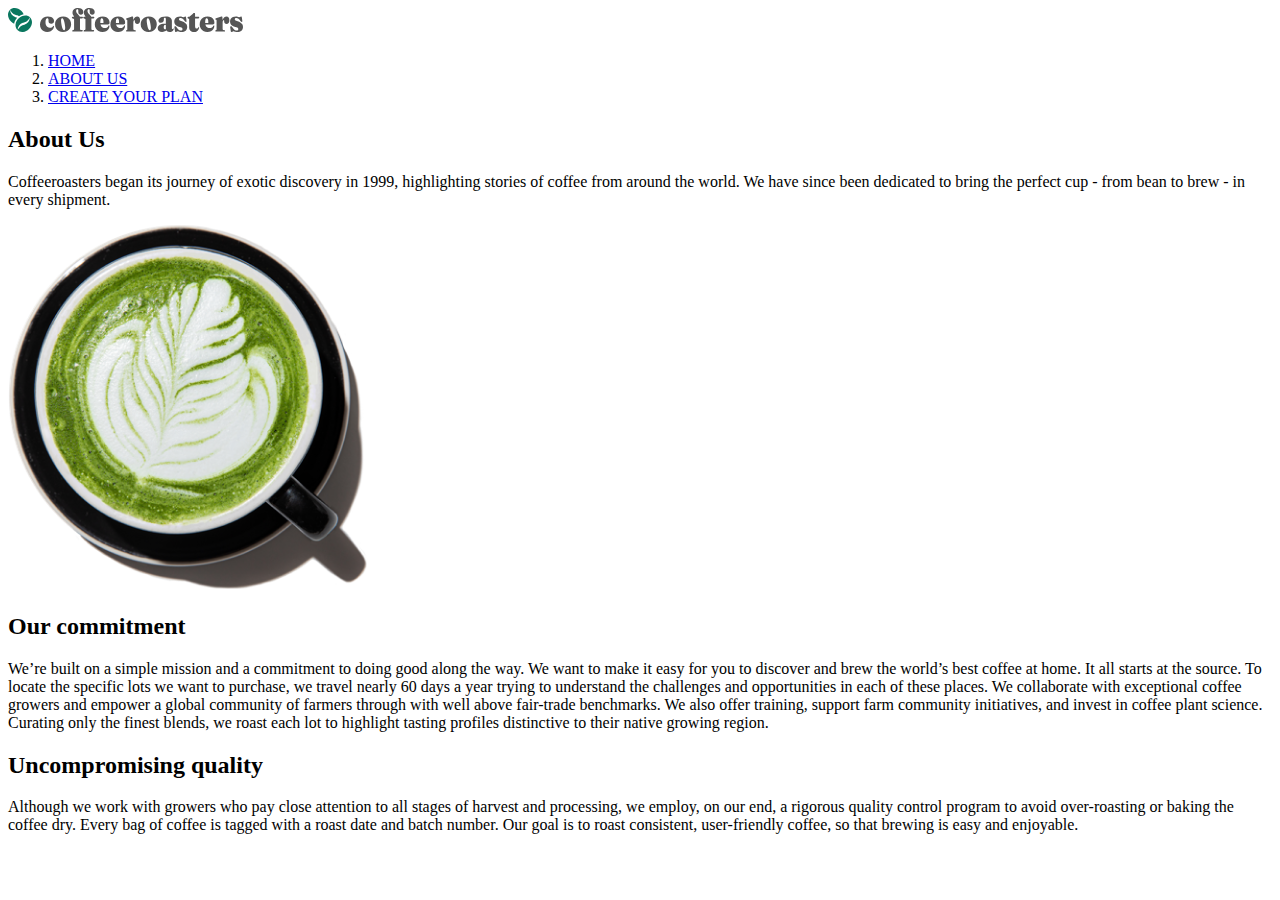
==== about.html @ eed2dfb2 "add scss files" ====
<!DOCTYPE html>
<html lang="en">
<head>
    <meta charset="UTF-8">
    <meta http-equiv="X-UA-Compatible" content="IE=edge">
    <meta name="viewport" content="width=device-width, initial-scale=1.0">
    <title>about</title>
    <link rel="stylesheet" href="./css/main.min.css">
</head>
<body>
    <header class="header">
        <div class="container">
            <div class="header__inner">
                <a href="#" class="header__link">
                    <img class="header__logo" src="./images/site-logo.svg" alt="site logo"  width="235" height="24">
                </a>

                <nav class="header__nav nav" >
                    <ol class="nav__list">
                        <li class="nav__item nav__ ">
                            <a href="./index.html" class="nav__item-link">
                                HOME
                            </a>
                        </li> 
    
                        <li class="nav__item">
                            <a href="#" class="nav__item-link">
                                ABOUT US
                            </a>
                        </li>
    
                        <li class="nav__item ">
                            <a href="#" class="nav__item-link">
                                CREATE YOUR PLAN
                            </a>
                        </li>
                    </ol>
                </nav>
            </div>
        </div>
    </header>

    <main>
        <!-- section HERO started -->
        <section class="hero">
            <div class="hero__box--about">
                <div class="container">
                    <div class="hero__inner hero__inner--about">
                        <div class="hero__info hero__info--about info">
                            <div class="info__box">
                                <h2 class="info__title">
                                    About Us
                                </h2>
                            </div>
    
                            <p class="info__text info__text--about">
                                Coffeeroasters began its journey of exotic discovery in 1999, highlighting stories of coffee from around the world. We have since been dedicated to bring the perfect cup - from bean to brew - in every shipment.
                            </p>
    
                        </div>
                    </div>
                </div>
            </div>
        </section>
        <!-- section HERO ended -->


        <!-- section COMMITMENT started -->
        <section class="commitment">
            <div class="commitment__box">
                <div class="container container__commit">
                    <div class="commitment__inner">
                        <img class="commitment__img" src="./images/about-1.png" alt="a cup of coffee" width="360" height="364" >
                        <div class="commitment__info">
                            <h2 class="commitment__title">
                                Our commitment      
                            </h2>
                            
                            <p class="commitment__text">
                                We’re built on a simple mission and a commitment to doing good along the way. We want to make it easy for you to discover and brew the world’s best coffee at home. It all starts at the source. To locate the specific lots we want to purchase, we travel nearly 60 days a year trying to understand the challenges and opportunities in each of these places. We collaborate with exceptional coffee growers and empower a global community of farmers through with well above fair-trade benchmarks. We also offer training, support farm community initiatives, and invest in coffee plant science. Curating only the finest blends, we roast each lot to highlight tasting profiles distinctive to their native growing region.
                            </p>
                        </div>
                    </div>
                </div>
            </div>
        </section>
        <!-- section COMMITMENT ended  -->


        <!-- section BOX-1 started -->
        <section class="box__1">
            <div class="box__1__in">
                <div class="container">
                    <div class="box__1__inner">
                        <div class="box__1__info">
                            <h2 class="box__1__title">
                                Uncompromising quality
                            </h2>

                            <p class="box__1__text">
                                Although we work with growers who pay close attention to all stages of harvest and processing, we employ, on our end, a rigorous quality control program to avoid over-roasting or baking the coffee dry. Every bag of coffee is tagged with a roast date and batch number. Our goal is to roast consistent, user-friendly coffee, so that brewing is easy and enjoyable.
                            </p>
                        </div>
                    </div>
                </div>
            </div>
        </section>
    </main>
</body>
</html>
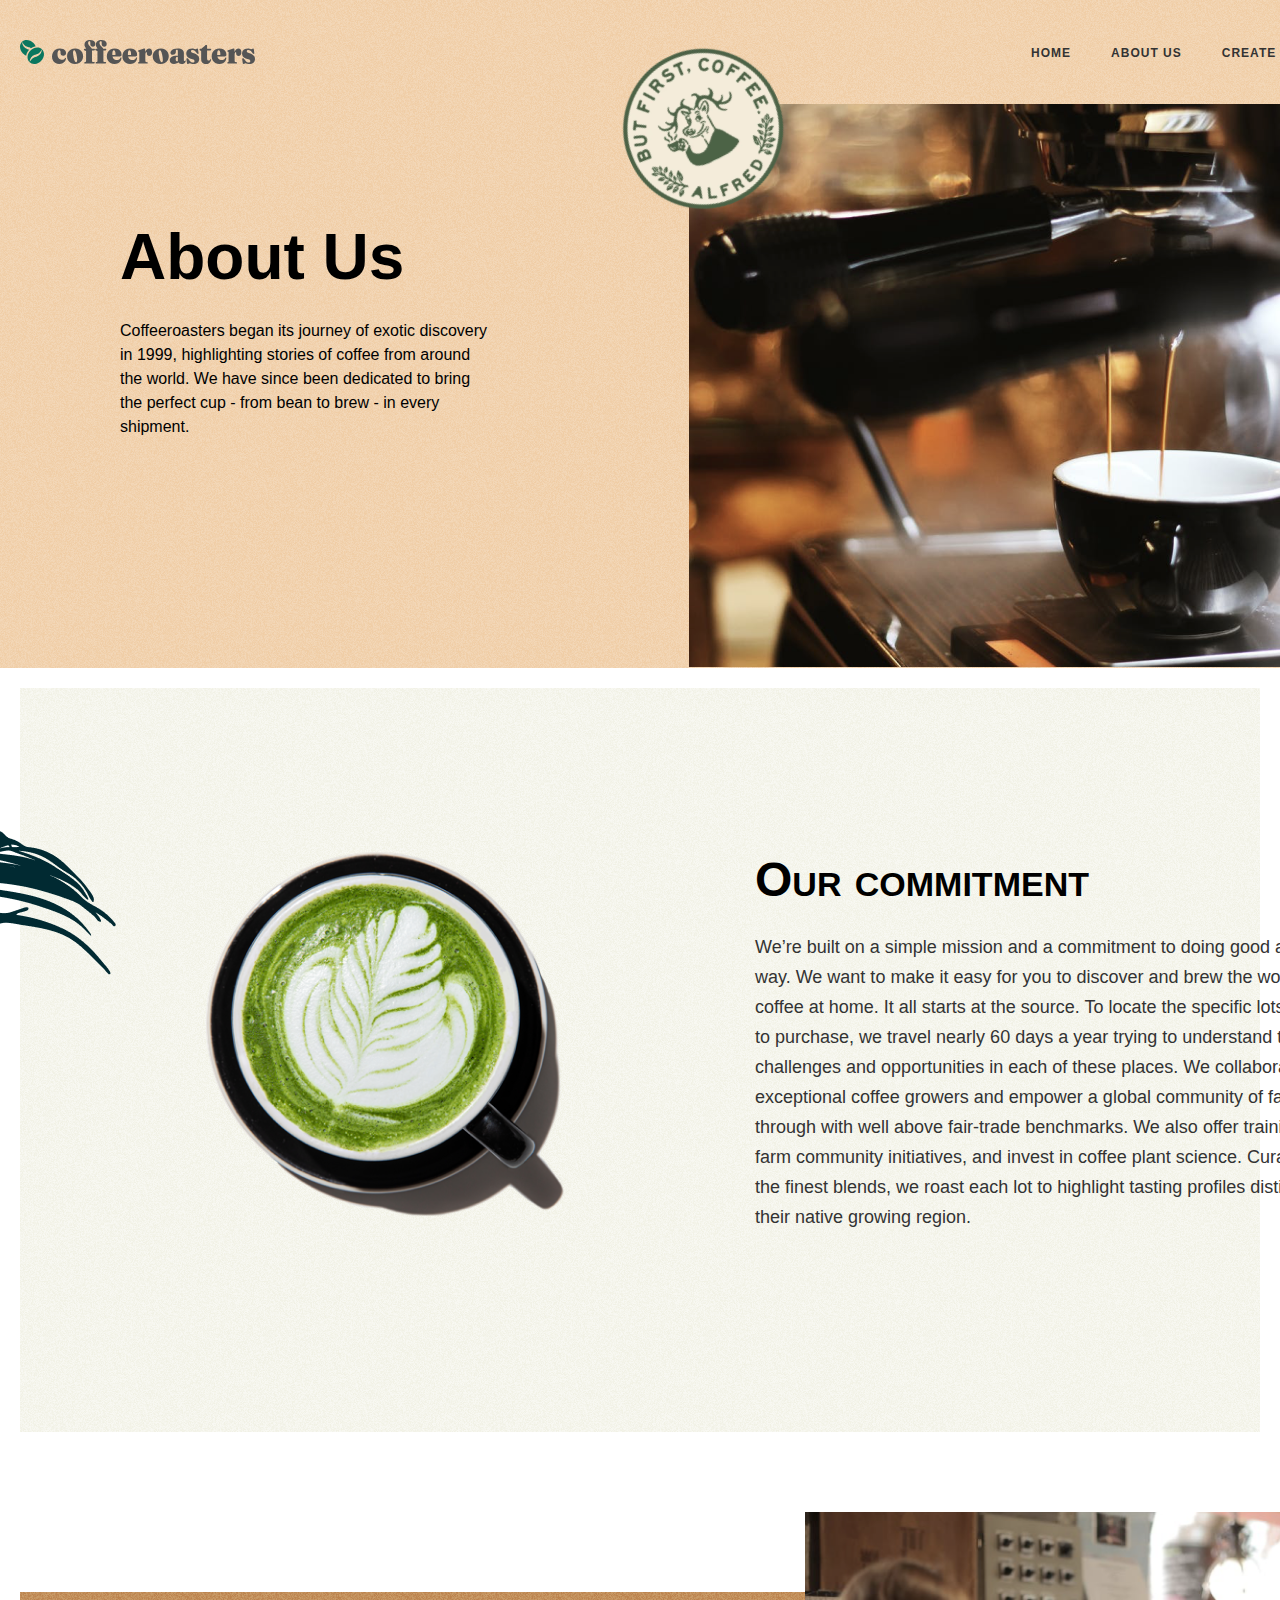
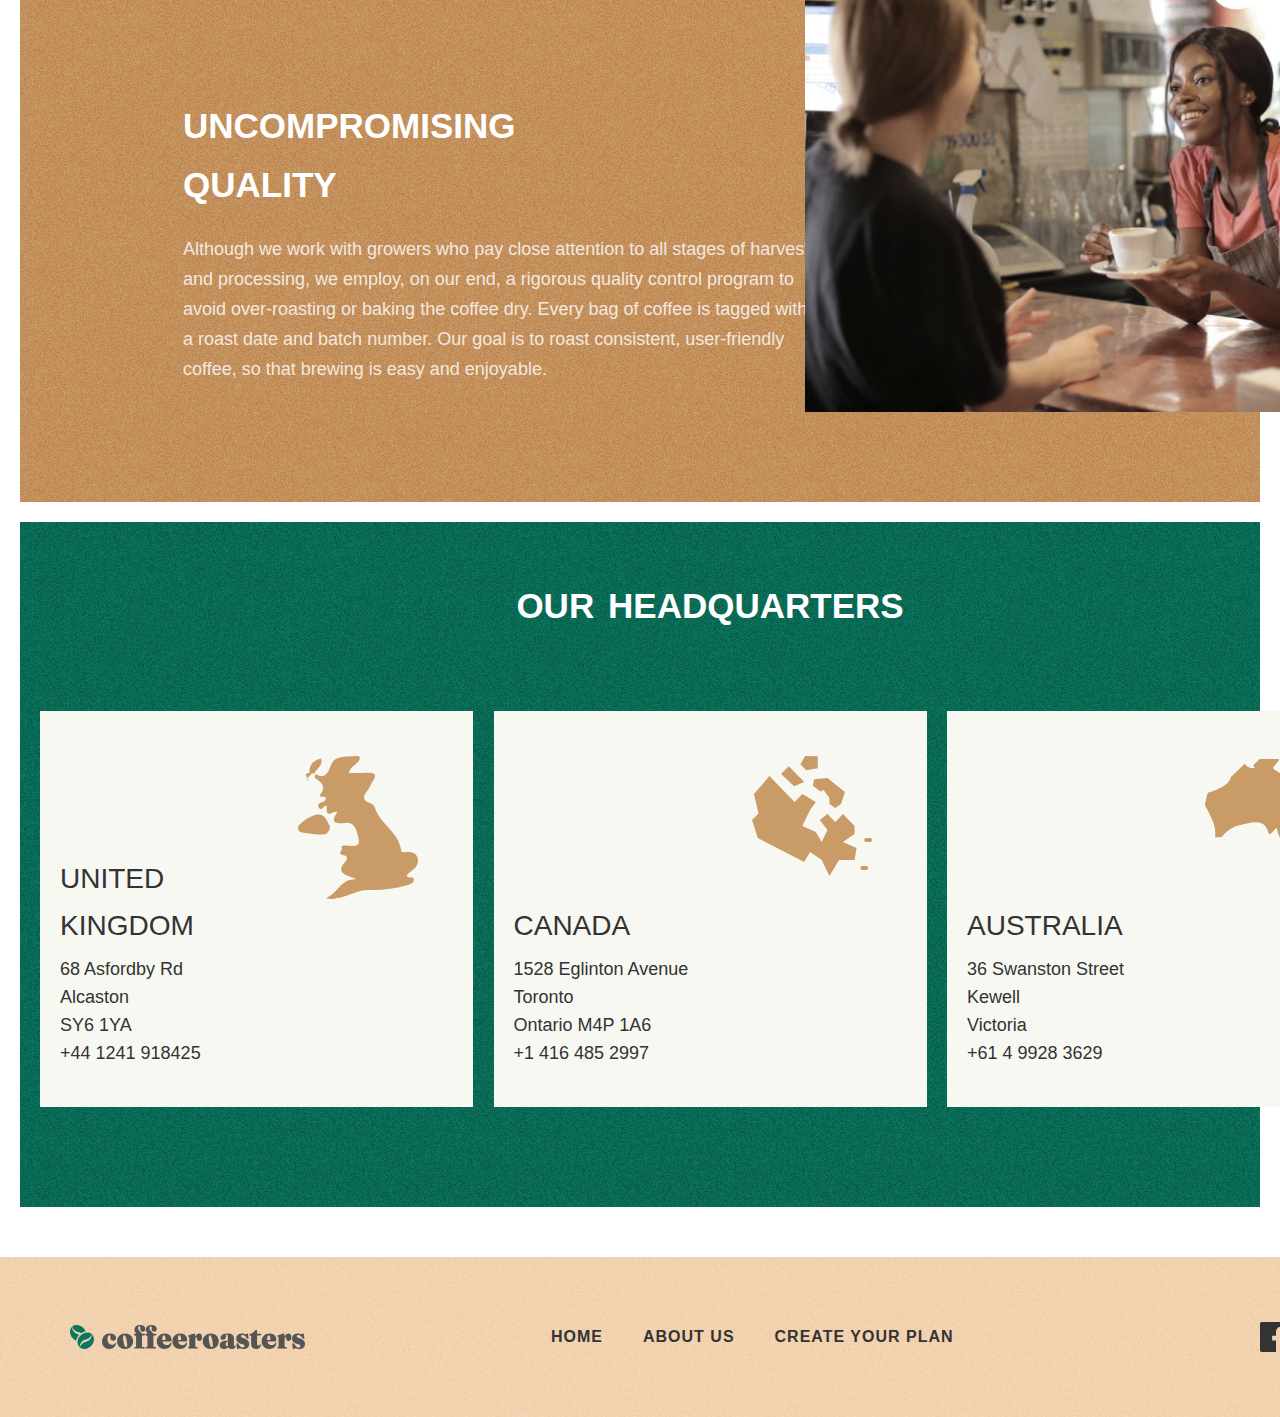
==== commit e69f1369: "add sass files" ====
--- a/about.html
+++ b/about.html
@@ -5,7 +5,7 @@
     <meta http-equiv="X-UA-Compatible" content="IE=edge">
     <meta name="viewport" content="width=device-width, initial-scale=1.0">
     <title>about</title>
-    <link rel="stylesheet" href="./css/main.min.css">
+    <link rel="stylesheet" href="./css/main.css">
 </head>
 <body>
     <header class="header">
@@ -14,7 +14,7 @@
                 <a href="#" class="header__link">
                     <img class="header__logo" src="./images/site-logo.svg" alt="site logo"  width="235" height="24">
                 </a>
-
+                
                 <nav class="header__nav nav" >
                     <ol class="nav__list">
                         <li class="nav__item nav__ ">
@@ -22,13 +22,13 @@
                                 HOME
                             </a>
                         </li> 
-    
+                        
                         <li class="nav__item">
                             <a href="#" class="nav__item-link">
                                 ABOUT US
                             </a>
                         </li>
-    
+                        
                         <li class="nav__item ">
                             <a href="#" class="nav__item-link">
                                 CREATE YOUR PLAN
@@ -39,7 +39,7 @@
             </div>
         </div>
     </header>
-
+    
     <main>
         <!-- section HERO started -->
         <section class="hero">
@@ -52,19 +52,19 @@
                                     About Us
                                 </h2>
                             </div>
-    
+                            
                             <p class="info__text info__text--about">
                                 Coffeeroasters began its journey of exotic discovery in 1999, highlighting stories of coffee from around the world. We have since been dedicated to bring the perfect cup - from bean to brew - in every shipment.
                             </p>
-    
+                            
                         </div>
                     </div>
                 </div>
             </div>
         </section>
         <!-- section HERO ended -->
-
-
+        
+        
         <!-- section COMMITMENT started -->
         <section class="commitment">
             <div class="commitment__box">
@@ -85,8 +85,8 @@
             </div>
         </section>
         <!-- section COMMITMENT ended  -->
-
-
+        
+        
         <!-- section BOX-1 started -->
         <section class="box__1">
             <div class="box__1__in">
@@ -94,9 +94,9 @@
                     <div class="box__1__inner">
                         <div class="box__1__info">
                             <h2 class="box__1__title">
-                                Uncompromising quality
+                                uncompromising <br> quality
                             </h2>
-
+                            
                             <p class="box__1__text">
                                 Although we work with growers who pay close attention to all stages of harvest and processing, we employ, on our end, a rigorous quality control program to avoid over-roasting or baking the coffee dry. Every bag of coffee is tagged with a roast date and batch number. Our goal is to roast consistent, user-friendly coffee, so that brewing is easy and enjoyable.
                             </p>
@@ -105,6 +105,114 @@
                 </div>
             </div>
         </section>
+        <!-- section BOX-1 ended  -->
+        
+        
+        <!-- section BOX-2 started  -->
+        <section class="box__2">
+            <div class="box__2__in">
+                <div class="container">
+                    <div class="box__2__inner">
+                        <h2 class="box__2__title">
+                            our headquarters
+                        </h2>
+                        
+                        <ul class="box__2__list">
+                            <li class="box__2__item box__2__item--active">
+                                <h3 class="box2__item__title">
+                                    united kingdom
+                                </h3>
+                                
+                                <p class="box2__item__info">
+                                    68  Asfordby Rd <br>
+                                    Alcaston <br>
+                                    SY6 1YA <br>
+                                    +44 1241 918425
+                                </p>
+                            </li>
+                            
+                            <li class="box__2__item">
+                                <h3 class="box2__item__title">
+                                    canada
+                                </h3>
+                                
+                                <p class="box2__item__info">
+                                    1528  Eglinton Avenue <br>
+                                    Toronto <br>
+                                    Ontario M4P 1A6 <br>
+                                    +1 416 485 2997
+                                </p>
+                            </li>
+                            
+                            <li class="box__2__item box__2__item--active-1">
+                                <h3 class="box2__item__title">
+                                    australia
+                                </h3>
+                                
+                                <p class="box2__item__info">
+                                    36 Swanston Street <br>
+                                    Kewell <br>
+                                    Victoria <br>
+                                    +61 4 9928 3629
+                                </p>
+                            </li>
+                        </ul>
+                    </div>
+                </div>
+            </div>
+        </section>
     </main>
+
+
+    <footer class="footer">
+        <div class="container">
+            <div class="footer__inner">
+                <a class="footer__logo-link" href="#" >
+                    <img class="footer__img" src="./images/site-logo.svg" alt="site logo img" width="235" height="24">
+                </a>
+
+                <ol class="footer__list">
+                    <li class="footer__item ">
+                        <a href="./index.html" class="footer__item-link">
+                            HOME
+                        </a>
+                    </li> 
+
+                    <li class="footer__item">
+                        <a href="#" class="footer__item-link">
+                            ABOUT US
+                        </a>
+                    </li>
+
+                    <li class="footer__item footer__item--active">
+                        <a href="#" class="footer__item-link">
+                            CREATE YOUR PLAN
+                        </a>
+                    </li>
+                </ol>
+
+                <ul class="footer__networks">
+                    <li class="footer__network">
+                        <a href="https://facebook.com/" class="footer-network-link" target="_blank">
+                            <img class="footer__network" src="./images/facebook.svg" alt="facebook icon" width="30" height="30">
+                        </a>
+                    </li>
+
+                    <li class="footer__network">
+                        <a href="https://twitter.com/" class="footer-network-link" target="_blank">
+                            <img class="footer__network" src="./images/twitter.svg" alt="twitter icon" width="30" height="25">
+                        </a>
+                    </li>
+
+                    <li class="footer__network footer__network--active">
+                        <a href="https://instagram.org/" class="footer-network-link" target="_blank">
+                            <img class="footer__network" src="./images/instagram.svg" alt="instagram icon" width="30" height="30">
+                        </a>
+                    </li>
+                </ul>
+
+            </div>
+        </div>
+    </footer>
 </body>
 </html>--- a/css/main.css
+++ b/css/main.css
@@ -0,0 +1,1306 @@
+@font-face {
+  font-family: 'Roboto';
+  src: url("../fonts/Roboto-Regular.woff2") format("woff2"), url("../fonts/Roboto-Regular.woff") format("woff");
+  font-weight: normal;
+  font-style: normal;
+  font-display: swap;
+}
+
+@font-face {
+  font-family: 'Roboto';
+  src: url("../fonts/Roboto-Bold.woff2") format("woff2"), url("../fonts/Roboto-Bold.woff") format("woff");
+  font-weight: bold;
+  font-style: normal;
+  font-display: swap;
+}
+
+@font-face {
+  font-family: 'Roboto';
+  src: url("../fonts/Roboto-Medium.woff2") format("woff2"), url("../fonts/Roboto-Medium.woff") format("woff");
+  font-weight: 500;
+  font-style: normal;
+  font-display: swap;
+}
+
+/*! normalize.css v8.0.1 | MIT License | github.com/necolas/normalize.css */
+/* Document
+   ========================================================================== */
+/**
+ * 1. Correct the line height in all browsers.
+ * 2. Prevent adjustments of font size after orientation changes in iOS.
+ */
+html {
+  line-height: 1.15;
+  /* 1 */
+  -webkit-text-size-adjust: 100%;
+  /* 2 */
+}
+
+/* Sections
+     ========================================================================== */
+/**
+   * Remove the margin in all browsers.
+   */
+body {
+  margin: 0;
+}
+
+/**
+   * Render the `main` element consistently in IE.
+   */
+main {
+  display: block;
+}
+
+/**
+   * Correct the font size and margin on `h1` elements within `section` and
+   * `article` contexts in Chrome, Firefox, and Safari.
+   */
+h1 {
+  font-size: 2em;
+  margin: 0.67em 0;
+}
+
+/* Grouping content
+     ========================================================================== */
+/**
+   * 1. Add the correct box sizing in Firefox.
+   * 2. Show the overflow in Edge and IE.
+   */
+hr {
+  -webkit-box-sizing: content-box;
+          box-sizing: content-box;
+  /* 1 */
+  height: 0;
+  /* 1 */
+  overflow: visible;
+  /* 2 */
+}
+
+/**
+   * 1. Correct the inheritance and scaling of font size in all browsers.
+   * 2. Correct the odd `em` font sizing in all browsers.
+   */
+pre {
+  font-family: monospace, monospace;
+  /* 1 */
+  font-size: 1em;
+  /* 2 */
+}
+
+/* Text-level semantics
+     ========================================================================== */
+/**
+   * Remove the gray background on active links in IE 10.
+   */
+a {
+  background-color: transparent;
+}
+
+/**
+   * 1. Remove the bottom border in Chrome 57-
+   * 2. Add the correct text decoration in Chrome, Edge, IE, Opera, and Safari.
+   */
+abbr[title] {
+  border-bottom: none;
+  /* 1 */
+  text-decoration: underline;
+  /* 2 */
+  -webkit-text-decoration: underline dotted;
+          text-decoration: underline dotted;
+  /* 2 */
+}
+
+/**
+   * Add the correct font weight in Chrome, Edge, and Safari.
+   */
+b,
+strong {
+  font-weight: bolder;
+}
+
+/**
+   * 1. Correct the inheritance and scaling of font size in all browsers.
+   * 2. Correct the odd `em` font sizing in all browsers.
+   */
+code,
+kbd,
+samp {
+  font-family: monospace, monospace;
+  /* 1 */
+  font-size: 1em;
+  /* 2 */
+}
+
+/**
+   * Add the correct font size in all browsers.
+   */
+small {
+  font-size: 80%;
+}
+
+/**
+   * Prevent `sub` and `sup` elements from affecting the line height in
+   * all browsers.
+   */
+sub,
+sup {
+  font-size: 75%;
+  line-height: 0;
+  position: relative;
+  vertical-align: baseline;
+}
+
+sub {
+  bottom: -0.25em;
+}
+
+sup {
+  top: -0.5em;
+}
+
+/* Embedded content
+     ========================================================================== */
+/**
+   * Remove the border on images inside links in IE 10.
+   */
+img {
+  border-style: none;
+}
+
+/* Forms
+     ========================================================================== */
+/**
+   * 1. Change the font styles in all browsers.
+   * 2. Remove the margin in Firefox and Safari.
+   */
+button,
+input,
+optgroup,
+select,
+textarea {
+  font-family: inherit;
+  /* 1 */
+  font-size: 100%;
+  /* 1 */
+  line-height: 1.15;
+  /* 1 */
+  margin: 0;
+  /* 2 */
+}
+
+/**
+   * Show the overflow in IE.
+   * 1. Show the overflow in Edge.
+   */
+button,
+input {
+  /* 1 */
+  overflow: visible;
+}
+
+/**
+   * Remove the inheritance of text transform in Edge, Firefox, and IE.
+   * 1. Remove the inheritance of text transform in Firefox.
+   */
+button,
+select {
+  /* 1 */
+  text-transform: none;
+}
+
+/**
+   * Correct the inability to style clickable types in iOS and Safari.
+   */
+button,
+[type="button"],
+[type="reset"],
+[type="submit"] {
+  -webkit-appearance: button;
+}
+
+/**
+   * Remove the inner border and padding in Firefox.
+   */
+button::-moz-focus-inner,
+[type="button"]::-moz-focus-inner,
+[type="reset"]::-moz-focus-inner,
+[type="submit"]::-moz-focus-inner {
+  border-style: none;
+  padding: 0;
+}
+
+/**
+   * Restore the focus styles unset by the previous rule.
+   */
+button:-moz-focusring,
+[type="button"]:-moz-focusring,
+[type="reset"]:-moz-focusring,
+[type="submit"]:-moz-focusring {
+  outline: 1px dotted ButtonText;
+}
+
+/**
+   * Correct the padding in Firefox.
+   */
+fieldset {
+  padding: 0.35em 0.75em 0.625em;
+}
+
+/**
+   * 1. Correct the text wrapping in Edge and IE.
+   * 2. Correct the color inheritance from `fieldset` elements in IE.
+   * 3. Remove the padding so developers are not caught out when they zero out
+   *    `fieldset` elements in all browsers.
+   */
+legend {
+  -webkit-box-sizing: border-box;
+          box-sizing: border-box;
+  /* 1 */
+  color: inherit;
+  /* 2 */
+  display: table;
+  /* 1 */
+  max-width: 100%;
+  /* 1 */
+  padding: 0;
+  /* 3 */
+  white-space: normal;
+  /* 1 */
+}
+
+/**
+   * Add the correct vertical alignment in Chrome, Firefox, and Opera.
+   */
+progress {
+  vertical-align: baseline;
+}
+
+/**
+   * Remove the default vertical scrollbar in IE 10+.
+   */
+textarea {
+  overflow: auto;
+}
+
+/**
+   * 1. Add the correct box sizing in IE 10.
+   * 2. Remove the padding in IE 10.
+   */
+[type="checkbox"],
+[type="radio"] {
+  -webkit-box-sizing: border-box;
+          box-sizing: border-box;
+  /* 1 */
+  padding: 0;
+  /* 2 */
+}
+
+/**
+   * Correct the cursor style of increment and decrement buttons in Chrome.
+   */
+[type="number"]::-webkit-inner-spin-button,
+[type="number"]::-webkit-outer-spin-button {
+  height: auto;
+}
+
+/**
+   * 1. Correct the odd appearance in Chrome and Safari.
+   * 2. Correct the outline style in Safari.
+   */
+[type="search"] {
+  -webkit-appearance: textfield;
+  /* 1 */
+  outline-offset: -2px;
+  /* 2 */
+}
+
+/**
+   * Remove the inner padding in Chrome and Safari on macOS.
+   */
+[type="search"]::-webkit-search-decoration {
+  -webkit-appearance: none;
+}
+
+/**
+   * 1. Correct the inability to style clickable types in iOS and Safari.
+   * 2. Change font properties to `inherit` in Safari.
+   */
+::-webkit-file-upload-button {
+  -webkit-appearance: button;
+  /* 1 */
+  font: inherit;
+  /* 2 */
+}
+
+/* Interactive
+     ========================================================================== */
+/*
+   * Add the correct display in Edge, IE 10+, and Firefox.
+   */
+details {
+  display: block;
+}
+
+/*
+   * Add the correct display in all browsers.
+   */
+summary {
+  display: list-item;
+}
+
+/* Misc
+     ========================================================================== */
+/**
+   * Add the correct display in IE 10+.
+   */
+template {
+  display: none;
+}
+
+/**
+   * Add the correct display in IE 10.
+   */
+[hidden] {
+  display: none;
+}
+
+html {
+  height: 100%;
+  scroll-behavior: smooth;
+}
+
+*, *::before, *::after {
+  -webkit-box-sizing: border-box;
+          box-sizing: border-box;
+  scroll-behavior: smooth;
+}
+
+body {
+  display: -webkit-box;
+  display: -ms-flexbox;
+  display: flex;
+  -webkit-box-orient: vertical;
+  -webkit-box-direction: normal;
+      -ms-flex-direction: column;
+          flex-direction: column;
+  overflow-x: hidden;
+  font-family: 'Roboto', sans-serif;
+  height: 100%;
+  margin: 0;
+  padding: 0;
+}
+
+main {
+  -webkit-box-flex: 1;
+      -ms-flex-positive: 1;
+          flex-grow: 1;
+}
+
+img {
+  max-width: 100%;
+  height: auto;
+  vertical-align: middle;
+  -o-object-fit: cover;
+     object-fit: cover;
+}
+
+.visually-hidden {
+  clip: rect(0 0 0 0);
+  -webkit-clip-path: inset(50%);
+          clip-path: inset(50%);
+  height: 1px;
+  overflow: hidden;
+  position: absolute;
+  white-space: nowrap;
+  width: 1px;
+}
+
+.container {
+  width: 1380px;
+  margin: 0 auto;
+  padding: 0 20px;
+}
+
+header {
+  background-image: url("../images/hero-fon.png");
+  background-color: #F3D7B7;
+  background-blend-mode: overlay;
+}
+
+.header__inner {
+  display: -webkit-box;
+  display: -ms-flexbox;
+  display: flex;
+  -webkit-box-align: center;
+      -ms-flex-align: center;
+          align-items: center;
+  -webkit-box-pack: justify;
+      -ms-flex-pack: justify;
+          justify-content: space-between;
+  padding-top: 40px;
+  padding-bottom: 40px;
+}
+
+.header__link {
+  text-decoration: none;
+}
+
+.header__logo {
+  width: 235px;
+  height: 24px;
+}
+
+.nav__list {
+  display: -webkit-box;
+  display: -ms-flexbox;
+  display: flex;
+  -webkit-box-align: center;
+      -ms-flex-align: center;
+          align-items: center;
+  list-style: none;
+  margin: 0;
+  padding: 0;
+}
+
+.nav__item {
+  margin-left: 40px;
+}
+
+.nav__item-link {
+  text-decoration: none;
+  font-weight: 700;
+  font-size: 12px;
+  line-height: 14px;
+  letter-spacing: 1px;
+  color: #333;
+}
+
+.nav__item-link:hover {
+  color: #0A775F;
+}
+
+.nav__item-link:active {
+  color: #0A775F;
+  opacity: 0.8;
+}
+
+.nav__item--active {
+  margin: 0;
+}
+
+.hero {
+  position: relative;
+  background-image: url("../images/hero-fon.png");
+  background-position: calc(50%) calc(50%);
+  background-color: #F3D7B7;
+  background-blend-mode: overlay;
+}
+
+.hero::before {
+  position: absolute;
+  top: -82px;
+  left: calc(50% - 43px);
+  display: block;
+  width: 213px;
+  height: 214px;
+  z-index: 100;
+  background-image: url("../images/hero-logo.svg");
+  background-repeat: no-repeat;
+  content: "";
+}
+
+.hero__box {
+  background-image: url("../images/hero-img.png");
+  background-position: calc(50% + 404px) calc(50%);
+  background-repeat: no-repeat;
+  background-size: 710px 696px;
+}
+
+.hero__inner {
+  padding-top: 116px;
+  padding-right: 750px;
+  padding-bottom: 246px;
+  padding-left: 100px;
+}
+
+.hero__info {
+  width: 474px;
+}
+
+.hero__right {
+  position: relative;
+  width: 520px;
+  height: 696px;
+}
+
+.info__box {
+  width: 474px;
+}
+
+.info__title {
+  margin: 0;
+  font-weight: 700;
+  font-size: 64px;
+  line-height: 75px;
+  color: #000000;
+  margin-bottom: 24px;
+}
+
+.info__text {
+  margin: 0;
+  font-weight: 400;
+  font-size: 16px;
+  line-height: 24px;
+  color: #000000;
+  margin-bottom: 34px;
+}
+
+.info__link {
+  display: inline-block;
+  width: 200px;
+  font-weight: 500;
+  font-size: 16px;
+  line-height: 19px;
+  text-align: center;
+  letter-spacing: 1px;
+  font-variant: small-caps;
+  color: #FFFFFF;
+  mix-blend-mode: normal;
+  text-decoration: none;
+  padding: 16px 22px;
+  background-color: #0A775F;
+  border: 2px solid transparent;
+  border-radius: 100px;
+}
+
+.info__link:hover {
+  cursor: pointer;
+  color: #0A775F;
+  border: 2px solid #0A775F;
+  background-color: #ddcebb;
+}
+
+.info__link:active {
+  cursor: pointer;
+  color: #0A775F;
+  border: 2px solid #0A775F;
+  background-color: #ddcebb;
+  opacity: 0.6;
+}
+
+.collection {
+  position: relative;
+  padding: 20px;
+}
+
+.collection::before {
+  position: absolute;
+  z-index: 100;
+  display: block;
+  width: 371px;
+  height: 371px;
+  background-image: url("../images/col-bgc-1.png");
+  background-size: contain;
+  background-repeat: no-repeat;
+  top: calc(50% - 830px);
+  left: calc(50% - 895px);
+  content: "";
+}
+
+.collection::after {
+  position: absolute;
+  display: block;
+  top: 675px;
+  left: calc(50% + 520px);
+  background-image: url("../images/col-bgc-2.png");
+  width: 546px;
+  height: 591px;
+  content: "";
+}
+
+.collection__box {
+  position: relative;
+  background-image: url("../images/collection-fon.png");
+  background-color: #F8F8F2;
+  background-blend-mode: overlay;
+  margin: 0 auto;
+}
+
+.collection__box::before {
+  position: absolute;
+  display: block;
+  top: 1270px;
+  left: calc(50% - 925px);
+  background-image: url("../images/col-bgc-3.png");
+  -webkit-transform: rotate(-7deg);
+          transform: rotate(-7deg);
+  background-size: contain;
+  width: 314px;
+  height: 287px;
+  content: "";
+}
+
+.container-1 {
+  width: 1060px;
+}
+
+.collection__inner {
+  padding: 50px 0;
+}
+
+.collection__title {
+  font-weight: 700;
+  font-size: 50px;
+  line-height: 59px;
+  text-align: center;
+  font-variant: small-caps;
+  color: #000000;
+  margin: 0;
+  margin-bottom: 80px;
+}
+
+.collection__list {
+  margin: 0;
+  padding: 0;
+  list-style: none;
+}
+
+.collection__item {
+  margin: 0;
+  display: -webkit-box;
+  display: -ms-flexbox;
+  display: flex;
+  -webkit-box-align: center;
+      -ms-flex-align: center;
+          align-items: center;
+  -webkit-box-pack: justify;
+      -ms-flex-pack: justify;
+          justify-content: space-between;
+}
+
+.collection__item:nth-child(2n) {
+  display: -webkit-box;
+  display: -ms-flexbox;
+  display: flex;
+  -webkit-box-orient: horizontal;
+  -webkit-box-direction: reverse;
+      -ms-flex-direction: row-reverse;
+          flex-direction: row-reverse;
+}
+
+.item__img {
+  width: 450px;
+  height: 375px;
+}
+
+.item__info {
+  width: 453px;
+}
+
+.item__title {
+  font-weight: 500;
+  font-size: 48px;
+  line-height: 56px;
+  font-variant: small-caps;
+  color: #333;
+  margin: 0;
+  margin-bottom: 10px;
+}
+
+.item__text {
+  font-weight: 400;
+  font-size: 22px;
+  line-height: 34px;
+  color: #333333;
+  margin: 0;
+}
+
+.box {
+  position: relative;
+  padding: 0 20px;
+}
+
+.box__subbox {
+  background-color: #C99B67;
+  height: 703px;
+  margin-bottom: 289px;
+  background-image: url("../images/box-fon.png");
+}
+
+.box__inner {
+  padding-top: 50px;
+}
+
+.box__title {
+  font-weight: 700;
+  font-size: 50px;
+  line-height: 59px;
+  text-align: center;
+  font-variant: small-caps;
+  color: #FFFFFF;
+  margin: 0;
+  margin-bottom: 10px;
+}
+
+.box__textbox {
+  width: 527px;
+  margin: 0 auto;
+}
+
+.box__text {
+  font-weight: 400;
+  font-size: 16px;
+  line-height: 28px;
+  text-align: center;
+  color: #FFFFFF;
+  mix-blend-mode: normal;
+  opacity: 0.8;
+  margin: 0;
+}
+
+.box__list {
+  position: absolute;
+  top: 283px;
+  display: -webkit-box;
+  display: -ms-flexbox;
+  display: flex;
+  -webkit-box-pack: justify;
+      -ms-flex-pack: justify;
+          justify-content: space-between;
+  margin: 0;
+  padding: 0;
+  list-style: none;
+  width: 1340px;
+}
+
+.box__list::before {
+  position: absolute;
+  top: -50px;
+  left: calc(50% - 720px);
+  width: 137px;
+  height: 144px;
+  display: block;
+  background-image: url("../images/box-logo.png");
+  content: "";
+}
+
+.box__item {
+  margin: 0;
+  width: 433px;
+}
+
+.card__img {
+  width: 433px;
+  height: 500px;
+  margin-bottom: 28px;
+}
+
+.card__title {
+  font-weight: 500;
+  font-size: 30px;
+  line-height: 35px;
+  font-variant: small-caps;
+  color: #333;
+  margin: 0;
+  margin-bottom: 10px;
+}
+
+.card__text {
+  font-weight: 400;
+  font-size: 18px;
+  line-height: 28px;
+  color: #333333;
+  margin: 0;
+}
+
+.work {
+  position: relative;
+  margin-bottom: 50px;
+  padding: 0 20px;
+}
+
+.work::after {
+  position: absolute;
+  top: 41px;
+  left: calc(50% + 402px);
+  display: block;
+  background-image: url("../images/work-stic.png");
+  background-repeat: no-repeat;
+  width: 228px;
+  height: 165px;
+  content: "";
+}
+
+.work__inner {
+  padding: 50px 30px;
+  background-image: url("../images/work-fon.png");
+  background-blend-mode: overlay;
+  background-color: #0A775F;
+}
+
+.work__title {
+  font-weight: 700;
+  font-size: 50px;
+  line-height: 59px;
+  text-align: center;
+  font-variant: small-caps;
+  margin: 0;
+  margin-bottom: 80px;
+  color: #FFFFFF;
+}
+
+.work__block {
+  margin-bottom: 16px;
+  background-image: url("../images/work-line.png");
+  background-repeat: no-repeat;
+  background-position: calc(50% - 187px) calc(50%);
+}
+
+.work__span {
+  display: inline-block;
+  margin-right: 389px;
+  padding: 26px;
+  background-color: #fff;
+  border: 4px solid #C99B67;
+}
+
+.work__span--active {
+  margin-right: 0;
+}
+
+.work__list {
+  display: -webkit-box;
+  display: -ms-flexbox;
+  display: flex;
+  margin: 0;
+  padding: 0;
+  list-style: none;
+  margin-bottom: 60px;
+}
+
+.work__item {
+  width: 433px;
+  background-color: #F8F8F2;
+  padding: 140px 28px 40px 20px;
+  margin-right: 20px;
+}
+
+.work__item:nth-child(1) {
+  background-image: url("../images/01.png");
+  background-repeat: no-repeat;
+  background-size: 51px 38px;
+  background-position: calc(50% + 164px) calc(50% - 138px);
+}
+
+.work__item:nth-child(2) {
+  background-image: url("../images/02.png");
+  background-repeat: no-repeat;
+  background-size: 51px 38px;
+  background-position: calc(50% + 164px) calc(50% - 138px);
+}
+
+.work__item--active {
+  margin-right: 0;
+  background-image: url("../images/03.png");
+  background-repeat: no-repeat;
+  background-size: 51px 38px;
+  background-position: calc(50% + 164px) calc(50% - 138px);
+}
+
+.work__item-title {
+  font-weight: 500;
+  font-size: 40px;
+  line-height: 47px;
+  font-variant: small-caps;
+  color: #333333;
+  margin: 0;
+  margin-bottom: 10px;
+}
+
+.work__item-text {
+  font-weight: 400;
+  font-size: 18px;
+  line-height: 28px;
+  color: #333333;
+  margin: 0;
+}
+
+.work__link {
+  display: block;
+  width: 200px;
+  font-weight: 500;
+  font-size: 16px;
+  line-height: 19px;
+  text-align: center;
+  letter-spacing: 1px;
+  font-variant: small-caps;
+  color: #FFFFFF;
+  mix-blend-mode: normal;
+  text-decoration: none;
+  padding: 16px 22px;
+  background-color: #C99B67;
+  border: 2px solid transparent;
+  border-radius: 100px;
+  margin: 0 auto;
+}
+
+.work__link:hover {
+  color: #C99B67;
+  background-color: #fff;
+}
+
+.work__link:active {
+  color: #C99B67;
+  background-color: #fff;
+  opacity: 0.8;
+}
+
+.hero__inner--about {
+  padding-bottom: 195px;
+}
+
+.hero__box--about {
+  background-image: url("../images/about-hero.png");
+  background-position: calc(50% + 404px) calc(50% - 17px);
+  background-repeat: no-repeat;
+  background-size: 710px 596px;
+}
+
+.info__text--about {
+  width: 372px;
+}
+
+.commitment {
+  position: relative;
+  padding: 20px;
+  margin-bottom: 120px;
+}
+
+.commitment::before {
+  position: absolute;
+  z-index: 100;
+  display: block;
+  width: 371px;
+  height: 371px;
+  background-image: url("../images/col-bgc-1.png");
+  background-size: contain;
+  background-repeat: no-repeat;
+  top: calc(50% - 330px);
+  left: calc(50% - 895px);
+  content: "";
+}
+
+.commitment__box {
+  background-image: url("../images/Rectangle.png");
+  background-color: #F8F8F2;
+  background-blend-mode: overlay;
+  padding: 164px 64px 200px 165px;
+}
+
+.container__commit {
+  width: 1210px;
+}
+
+.commitment__inner {
+  display: -webkit-box;
+  display: -ms-flexbox;
+  display: flex;
+  -webkit-box-pack: justify;
+      -ms-flex-pack: justify;
+          justify-content: space-between;
+}
+
+.commitment__img {
+  width: 360px;
+  height: 364px;
+}
+
+.commitment__info {
+  width: 620px;
+}
+
+.commitment__title {
+  font-style: normal;
+  font-weight: 700;
+  font-size: 48px;
+  line-height: 56px;
+  font-variant: small-caps;
+  color: #000000;
+  margin: 0;
+  margin-bottom: 24px;
+}
+
+.commitment__text {
+  font-style: normal;
+  font-weight: 400;
+  font-size: 18px;
+  line-height: 30px;
+  color: #333333;
+  margin: 0;
+}
+
+.box__1 {
+  padding: 20px;
+}
+
+.box__1__in {
+  background-image: url("../images/box_1-fon.png");
+  background-color: #C99B67;
+  background-blend-mode: overlay;
+  padding: 100px 618px 118px 143px;
+}
+
+.box__1__in {
+  position: relative;
+}
+
+.box__1__in::before {
+  position: absolute;
+  top: -80px;
+  left: calc(50% + 165px);
+  width: 550px;
+  height: 500px;
+  z-index: 1000;
+  background-image: url("../images/box_1.png");
+  content: "";
+}
+
+.box__1__info {
+  width: 639px;
+}
+
+.box__1__title {
+  font-weight: 700;
+  font-size: 50px;
+  line-height: 59px;
+  font-variant: small-caps;
+  color: #FFFFFF;
+  margin: 0;
+  margin-bottom: 24px;
+}
+
+.box__1__text {
+  margin: 0;
+  font-weight: 400;
+  font-size: 18px;
+  line-height: 30px;
+  color: #FFFFFF;
+  mix-blend-mode: normal;
+  opacity: 0.8;
+}
+
+@media only screen and (-webkit-min-device-pixel-ratio: 2), only screen and (min--moz-device-pixel-ratio: 2), only screen and (min-device-pixel-ratio: 2), only screen and (min-resolution: 192dpi), only screen and (min-resolution: 2dppx) {
+  .box__1__inner::before {
+    background-image: url("../images/box_1@2x.png");
+  }
+}
+
+.box__2 {
+  padding-right: 20px;
+  padding-bottom: 20px;
+  padding-left: 20px;
+  margin-bottom: 30px;
+}
+
+.box__2__in {
+  background-image: url("../images/work-fon.png");
+  background-blend-mode: overlay;
+  background-color: #0A775F;
+}
+
+.box__2__inner {
+  padding-top: 50px;
+  padding-bottom: 100px;
+}
+
+.box__2__title {
+  font-weight: 700;
+  font-size: 50px;
+  line-height: 59px;
+  text-align: center;
+  font-variant: small-caps;
+  color: #FFF;
+  margin: 0;
+  margin-bottom: 80px;
+}
+
+.box__2__list {
+  display: -webkit-box;
+  display: -ms-flexbox;
+  display: flex;
+  -webkit-box-align: center;
+      -ms-flex-align: center;
+          align-items: center;
+  -webkit-box-pack: justify;
+      -ms-flex-pack: justify;
+          justify-content: space-between;
+  margin: 0;
+  padding: 0;
+  list-style: none;
+}
+
+.box__2__item {
+  position: relative;
+  width: 433px;
+  padding: 187px 229px 40px 20px;
+  background-color: #F8F8F2;
+}
+
+.box__2__item::before {
+  position: absolute;
+  top: 45px;
+  right: 55px;
+  width: 120px;
+  height: 143px;
+  z-index: 1000;
+  background-image: url("../images/canada.svg");
+  background-repeat: no-repeat;
+  content: "";
+}
+
+.box__2__item--active {
+  padding-top: 140px;
+}
+
+.box__2__item--active::before {
+  position: absolute;
+  top: 45px;
+  right: 55px;
+  width: 120px;
+  height: 143px;
+  z-index: 1000;
+  background-image: url("../images/uk.svg");
+  background-repeat: no-repeat;
+  content: "";
+}
+
+.box__2__item--active-1::before {
+  position: absolute;
+  top: 45px;
+  right: 55px;
+  width: 120px;
+  height: 143px;
+  z-index: 1000;
+  background-image: url("../images/aus.svg");
+  background-repeat: no-repeat;
+  content: "";
+}
+
+.box2__item__title {
+  font-weight: 500;
+  font-size: 40px;
+  line-height: 47px;
+  font-variant: small-caps;
+  color: #333333;
+  margin: 0;
+  margin-bottom: 10px;
+}
+
+.box2__item__info {
+  font-weight: 400;
+  font-size: 18px;
+  line-height: 28px;
+  color: #333333;
+  margin: 0;
+}
+
+.footer {
+  padding: 65px 50px;
+  background-image: url("../images/footer-fon.png");
+  background-blend-mode: overlay;
+  background-color: #F3D7B7;
+}
+
+.footer__inner {
+  display: -webkit-box;
+  display: -ms-flexbox;
+  display: flex;
+  -webkit-box-align: center;
+      -ms-flex-align: center;
+          align-items: center;
+}
+
+.footer__logo-link {
+  text-decoration: none;
+  margin-right: 246px;
+}
+
+.footer__img {
+  width: 235px;
+  height: 24px;
+}
+
+.footer__list {
+  display: -webkit-box;
+  display: -ms-flexbox;
+  display: flex;
+  margin: 0;
+  padding: 0;
+  list-style: none;
+}
+
+.footer__item {
+  margin: 0;
+  padding: 0;
+  margin-right: 40px;
+}
+
+.footer__item-link {
+  text-decoration: none;
+  font-weight: 700;
+  font-size: 16px;
+  line-height: 19px;
+  text-align: center;
+  letter-spacing: 1px;
+  text-transform: uppercase;
+  color: #333;
+}
+
+.footer__item-link:hover {
+  color: #0A775F;
+}
+
+.footer__item-link:active {
+  color: #0A775F;
+  opacity: 0.6;
+}
+
+.footer__networks {
+  display: -webkit-box;
+  display: -ms-flexbox;
+  display: flex;
+  -webkit-box-align: center;
+      -ms-flex-align: center;
+          align-items: center;
+  -webkit-box-pack: justify;
+      -ms-flex-pack: justify;
+          justify-content: space-between;
+  width: 150px;
+  margin: 0;
+  padding: 0;
+  list-style: none;
+  margin-left: auto;
+}
+
+.footer__network {
+  margin: 0;
+}
+
+.footer-network-link {
+  display: inline-block;
+  text-decoration: none;
+}
+
+.footer-network-link:active {
+  opacity: 0.6;
+}
+
+.footer__item--active {
+  margin: 0;
+}
+
+.footer__network--active {
+  margin: 0;
+}
+/*# sourceMappingURL=main.css.map */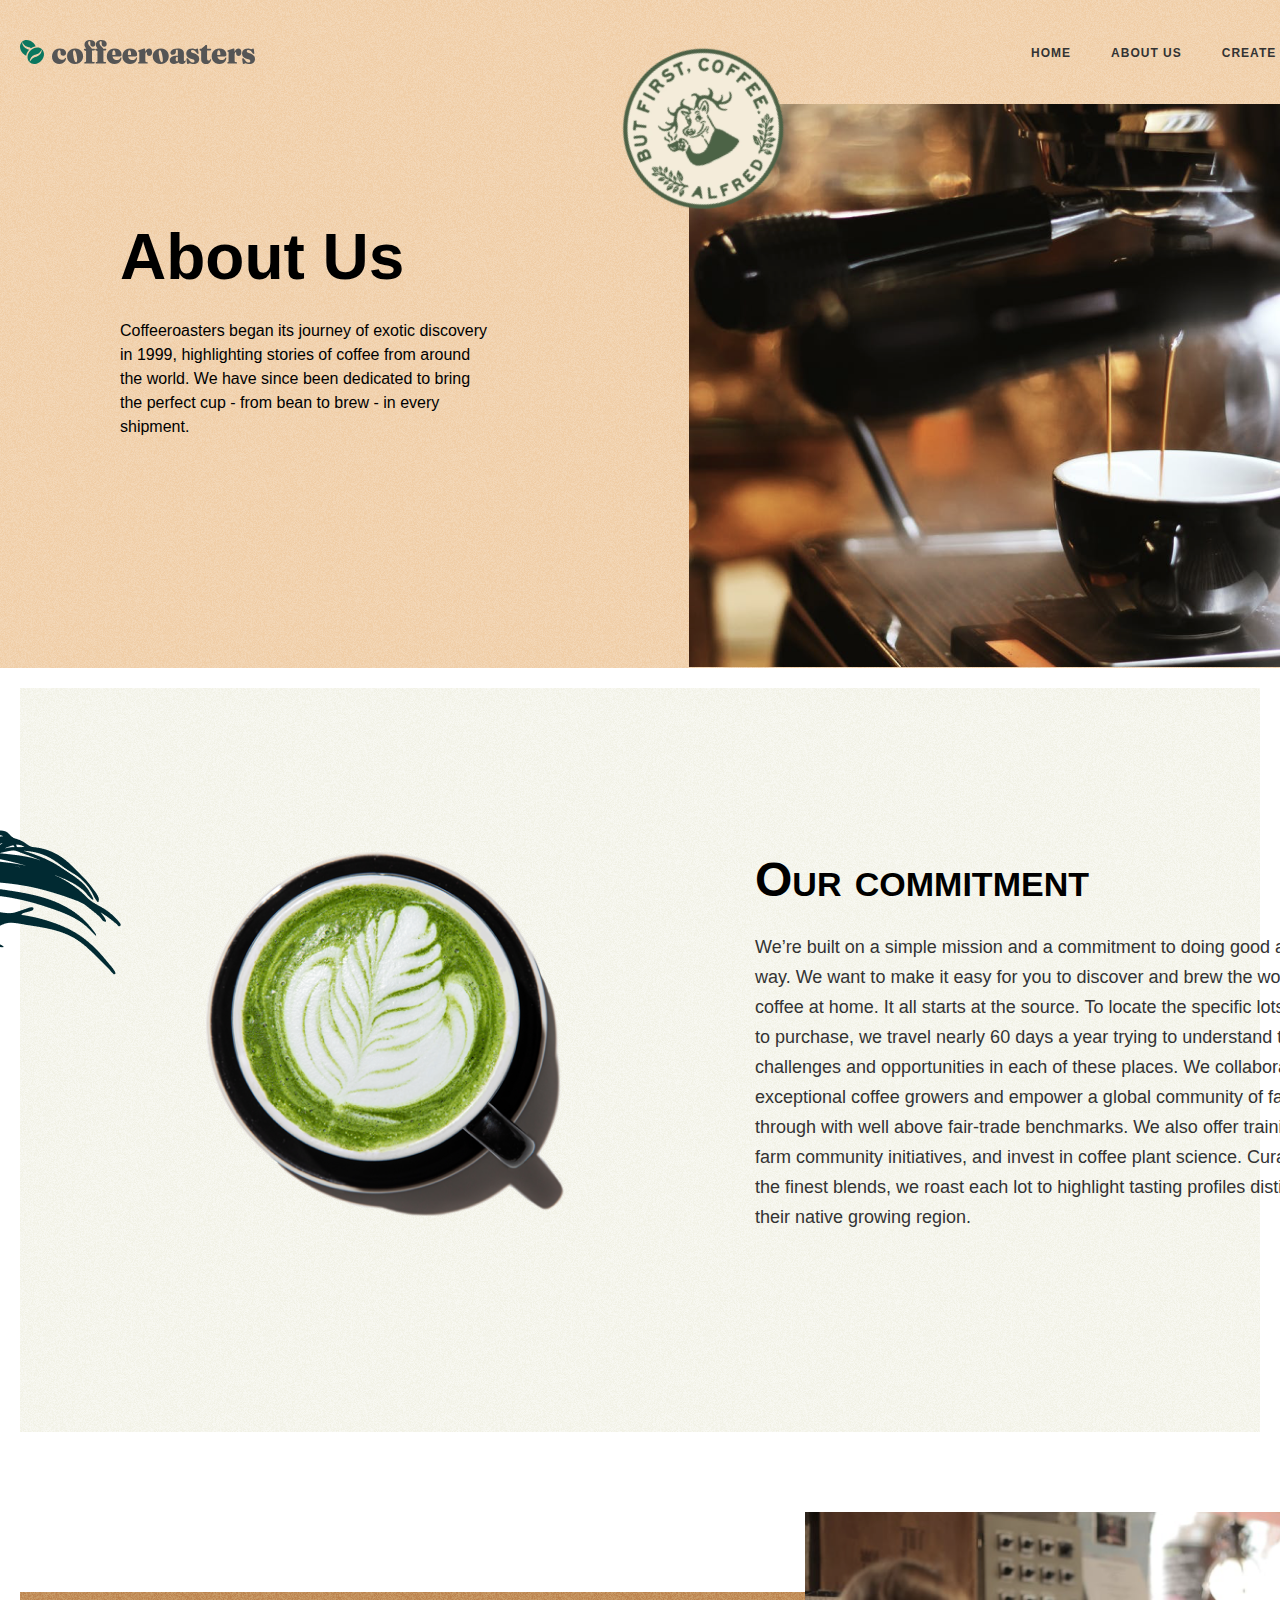
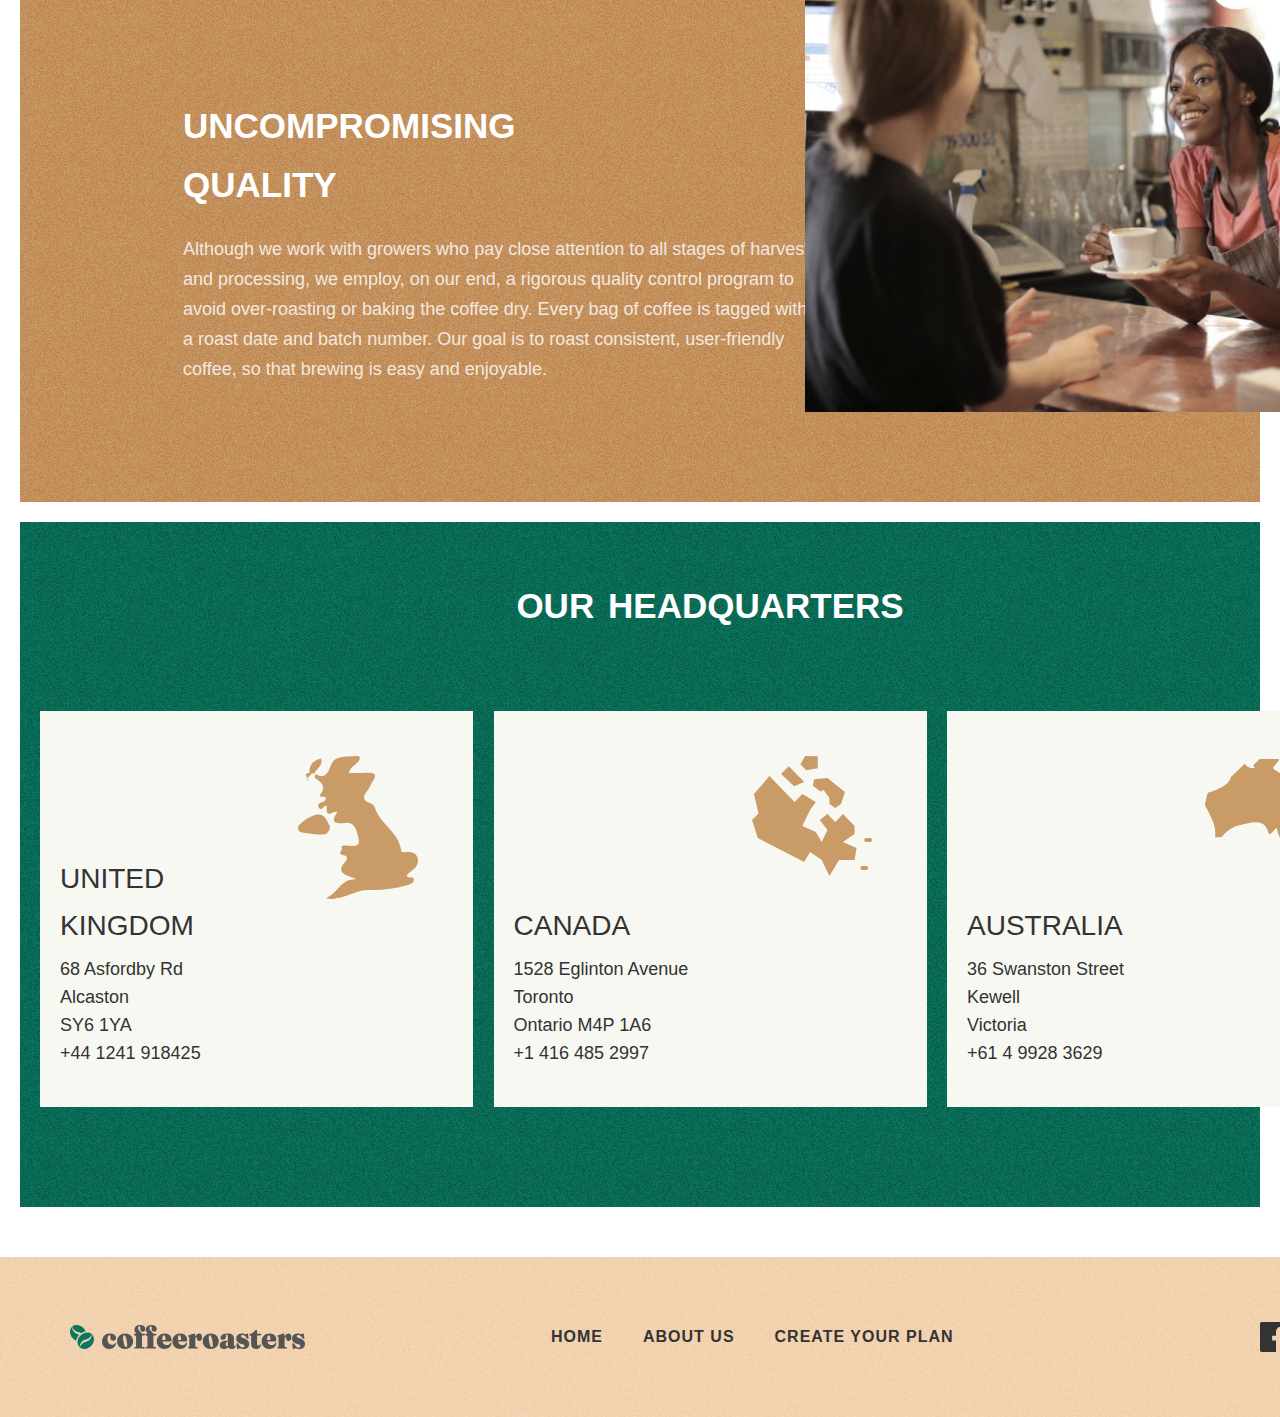
==== commit c6848c9c: "add full changes" ====
--- a/about.html
+++ b/about.html
@@ -4,7 +4,7 @@
     <meta charset="UTF-8">
     <meta http-equiv="X-UA-Compatible" content="IE=edge">
     <meta name="viewport" content="width=device-width, initial-scale=1.0">
-    <title>about</title>
+    <title>About us</title>
     <link rel="stylesheet" href="./css/main.css">
 </head>
 <body>
@@ -24,13 +24,13 @@
                         </li> 
                         
                         <li class="nav__item">
-                            <a href="#" class="nav__item-link">
+                            <a href="./about.html" class="nav__item-link">
                                 ABOUT US
                             </a>
                         </li>
                         
                         <li class="nav__item ">
-                            <a href="#" class="nav__item-link">
+                            <a href="./create_plan.html" class="nav__item-link">
                                 CREATE YOUR PLAN
                             </a>
                         </li>
@@ -70,7 +70,7 @@
             <div class="commitment__box">
                 <div class="container container__commit">
                     <div class="commitment__inner">
-                        <img class="commitment__img" src="./images/about-1.png" alt="a cup of coffee" width="360" height="364" >
+                        <img class="commitment__img" src="./images/about-1.png" srcset="./images/about-1.png 1x, ./images/about-1@2x.png 2x" alt="a cup of coffee" width="360" height="364" >
                         <div class="commitment__info">
                             <h2 class="commitment__title">
                                 Our commitment      
@@ -164,6 +164,7 @@
     </main>
 
 
+    <!-- FOOTER started  -->
     <footer class="footer">
         <div class="container">
             <div class="footer__inner">
@@ -179,13 +180,13 @@
                     </li> 
 
                     <li class="footer__item">
-                        <a href="#" class="footer__item-link">
+                        <a href="./about.html" class="footer__item-link">
                             ABOUT US
                         </a>
                     </li>
 
                     <li class="footer__item footer__item--active">
-                        <a href="#" class="footer__item-link">
+                        <a href="./create_plan.html" class="footer__item-link">
                             CREATE YOUR PLAN
                         </a>
                     </li>
@@ -214,5 +215,6 @@
             </div>
         </div>
     </footer>
+    <!-- FOOTER ended  -->
 </body>
 </html>--- a/css/main.css
+++ b/css/main.css
@@ -716,6 +716,18 @@
   margin: 0;
 }
 
+@media only screen and (-webkit-min-device-pixel-ratio: 2), only screen and (min--moz-device-pixel-ratio: 2), only screen and (min-device-pixel-ratio: 2), only screen and (min-resolution: 192dpi), only screen and (min-resolution: 2dppx) {
+  .collection::before {
+    background-image: url("../images/col-bgc-1@2x.png");
+  }
+  .collection::after {
+    background-image: url("../images/col-bgc-2@2x.png");
+  }
+  .collection__box::before {
+    background-image: url("../images/col-bgc-3@2x.png");
+  }
+}
+
 .box {
   position: relative;
   padding: 0 20px;
@@ -971,6 +983,12 @@
   width: 372px;
 }
 
+@media only screen and (-webkit-min-device-pixel-ratio: 2), only screen and (min--moz-device-pixel-ratio: 2), only screen and (min-device-pixel-ratio: 2), only screen and (min-resolution: 192dpi), only screen and (min-resolution: 2dppx) {
+  .hero__box--about {
+    background-image: url("../images/about-hero@2x.png");
+  }
+}
+
 .commitment {
   position: relative;
   padding: 20px;
@@ -979,15 +997,14 @@
 
 .commitment::before {
   position: absolute;
-  z-index: 100;
   display: block;
   width: 371px;
   height: 371px;
-  background-image: url("../images/col-bgc-1.png");
+  background-image: url("../images/commitment-before.png");
   background-size: contain;
   background-repeat: no-repeat;
   top: calc(50% - 330px);
-  left: calc(50% - 895px);
+  left: calc(50% - 890px);
   content: "";
 }
 
@@ -1038,6 +1055,12 @@
   line-height: 30px;
   color: #333333;
   margin: 0;
+}
+
+@media only screen and (-webkit-min-device-pixel-ratio: 2), only screen and (min--moz-device-pixel-ratio: 2), only screen and (min-device-pixel-ratio: 2), only screen and (min-resolution: 192dpi), only screen and (min-resolution: 2dppx) {
+  .commitment::before {
+    background-image: url("../images/commitment-before@2x.png");
+  }
 }
 
 .box__1 {
@@ -1091,7 +1114,7 @@
 }
 
 @media only screen and (-webkit-min-device-pixel-ratio: 2), only screen and (min--moz-device-pixel-ratio: 2), only screen and (min-device-pixel-ratio: 2), only screen and (min-resolution: 192dpi), only screen and (min-resolution: 2dppx) {
-  .box__1__inner::before {
+  .box__1__in::before {
     background-image: url("../images/box_1@2x.png");
   }
 }
@@ -1203,6 +1226,375 @@
   line-height: 28px;
   color: #333333;
   margin: 0;
+}
+
+.hero__inner--create {
+  padding-bottom: 195px;
+}
+
+.hero__box--create {
+  background-image: url("../images/create-hero.png");
+  background-position: calc(50% + 404px) calc(50% - 17px);
+  background-repeat: no-repeat;
+  background-size: 710px 596px;
+}
+
+@media only screen and (-webkit-min-device-pixel-ratio: 2), only screen and (min--moz-device-pixel-ratio: 2), only screen and (min-device-pixel-ratio: 2), only screen and (min-resolution: 192dpi), only screen and (min-resolution: 2dppx) {
+  .hero__box--create {
+    background-image: url("../images/create-hero@2x.png");
+  }
+}
+
+.plan {
+  padding: 20px;
+}
+
+.plan__inner {
+  padding: 80px 30px;
+  background-image: url("../images/work-fon.png");
+  background-blend-mode: overlay;
+  background-color: #0A775F;
+}
+
+.plan__title {
+  font-weight: 700;
+  font-size: 50px;
+  line-height: 59px;
+  text-align: center;
+  font-variant: small-caps;
+  margin: 0;
+  margin-bottom: 80px;
+  color: #FFFFFF;
+}
+
+.plan__block {
+  margin-bottom: 16px;
+  background-image: url("../images/work-line.png");
+  background-repeat: no-repeat;
+  background-position: calc(50% - 187px) calc(50%);
+}
+
+.plan__span {
+  display: inline-block;
+  margin-right: 389px;
+  padding: 26px;
+  background-color: #fff;
+  border: 4px solid #C99B67;
+}
+
+.plan__span--active {
+  margin-right: 0;
+}
+
+.plan__list {
+  display: -webkit-box;
+  display: -ms-flexbox;
+  display: flex;
+  margin: 0;
+  padding: 0;
+  list-style: none;
+}
+
+.plan__item {
+  width: 433px;
+  background-color: #F8F8F2;
+  padding: 140px 28px 40px 20px;
+  margin-right: 20px;
+}
+
+.plan__item:nth-child(1) {
+  background-image: url("../images/01.png");
+  background-repeat: no-repeat;
+  background-size: 51px 38px;
+  background-position: calc(50% + 164px) calc(50% - 138px);
+}
+
+.plan__item:nth-child(2) {
+  background-image: url("../images/02.png");
+  background-repeat: no-repeat;
+  background-size: 51px 38px;
+  background-position: calc(50% + 164px) calc(50% - 138px);
+}
+
+.plan__item--active {
+  margin-right: 0;
+  background-image: url("../images/03.png");
+  background-repeat: no-repeat;
+  background-size: 51px 38px;
+  background-position: calc(50% + 164px) calc(50% - 138px);
+}
+
+.plan__item-title {
+  font-weight: 500;
+  font-size: 40px;
+  line-height: 47px;
+  font-variant: small-caps;
+  color: #333333;
+  margin: 0;
+  margin-bottom: 10px;
+}
+
+.plan__item-text {
+  font-weight: 400;
+  font-size: 18px;
+  line-height: 28px;
+  color: #333333;
+  margin: 0;
+}
+
+.service {
+  position: relative;
+  padding-right: 20px;
+  padding-bottom: 20px;
+  padding-left: 20px;
+  margin-bottom: 30px;
+}
+
+.service::before {
+  position: absolute;
+  top: 790px;
+  left: calc(50% - 960px);
+  width: 371px;
+  height: 370px;
+  background-image: url("../images/service-bgi-2.png");
+  background-repeat: no-repeat;
+  content: "";
+}
+
+.service::after {
+  position: absolute;
+  top: 180px;
+  left: calc(50% + 590px);
+  z-index: 100;
+  width: 515px;
+  height: 571px;
+  background-image: url("../images/service-after.png");
+  background-repeat: no-repeat;
+  content: "";
+}
+
+.service__in {
+  background-image: url("../images/service-bgi.png");
+  background-color: #F8F8F2;
+  background-blend-mode: overlay;
+}
+
+.service__in::before {
+  position: absolute;
+  top: 1510px;
+  left: calc(50% - 1002px);
+  width: 317px;
+  height: 287px;
+  background-image: url("../images/service-bgi-3.png");
+  content: "";
+}
+
+.service__inner {
+  display: -webkit-box;
+  display: -ms-flexbox;
+  display: flex;
+  -webkit-box-pack: justify;
+      -ms-flex-pack: justify;
+          justify-content: space-between;
+  padding-top: 50px;
+  padding-right: 114px;
+  padding-bottom: 50px;
+}
+
+.service__list {
+  position: relative;
+  width: 214px;
+  margin: 0;
+  padding: 0;
+  list-style: none;
+}
+
+.service__list::after {
+  position: absolute;
+  top: 305px;
+  left: 5px;
+  width: 165px;
+  height: 4px;
+  background-image: url("../images/service-line.png");
+  content: "";
+}
+
+.service__list-item {
+  font-weight: 500;
+  font-size: 28px;
+  line-height: 33px;
+  font-variant: small-caps;
+  color: #555555;
+  margin: 0;
+}
+
+.service__list-item + .service__list-item {
+  margin-top: 35px;
+}
+
+.service__list-item--active {
+  color: #000;
+}
+
+.form {
+  width: 700px;
+}
+
+.form__header {
+  display: -webkit-box;
+  display: -ms-flexbox;
+  display: flex;
+  -webkit-box-align: center;
+      -ms-flex-align: center;
+          align-items: center;
+  margin-bottom: 20px;
+}
+
+.form__title {
+  font-weight: 700;
+  font-size: 40px;
+  line-height: 47px;
+  font-variant: small-caps;
+  color: #000000;
+  margin: 0;
+  margin-right: 40px;
+}
+
+.form__button {
+  border: none;
+  background-color: transparent;
+  padding: 0;
+  -webkit-transition: all 1.5s ease;
+  transition: all 1.5s ease;
+}
+
+.form__button:hover {
+  opacity: 0.8;
+}
+
+.form__button:active {
+  opacity: 0.6;
+}
+
+.form__label-box {
+  display: -webkit-box;
+  display: -ms-flexbox;
+  display: flex;
+  margin-bottom: 60px;
+}
+
+.form__label {
+  display: block;
+}
+
+.form__label + .form__label {
+  margin-left: 20px;
+}
+
+.form__input:checked ~ .label__info {
+  background-color: #0A775F;
+  color: #fff;
+  -webkit-transition: all 0.3s ease;
+  transition: all 0.3s ease;
+}
+
+.label__info {
+  display: block;
+  width: 220px;
+  height: 230px;
+  padding: 30px 16px;
+  color: #333;
+  background-color: #C8DED5;
+  overflow: hidden;
+  -webkit-transition: all 0.3s ease;
+  transition: all 0.3s ease;
+}
+
+.label__title {
+  display: block;
+  font-weight: 500;
+  font-size: 24px;
+  line-height: 28px;
+  font-variant: small-caps;
+  margin: 0;
+  margin-bottom: 10px;
+}
+
+.label__text {
+  font-weight: 400;
+  font-size: 18px;
+  line-height: 24px;
+  margin: 0;
+}
+
+.form__summary {
+  padding: 40px 70px 40px 20px;
+  background-color: #C99B67;
+  margin-bottom: 20px;
+}
+
+.form__summary__total {
+  font-weight: 400;
+  font-size: 16px;
+  line-height: 19px;
+  text-transform: uppercase;
+  color: #FFFFFF;
+  mix-blend-mode: normal;
+  margin: 0;
+  margin-bottom: 14px;
+}
+
+.form__summary-text {
+  font-style: normal;
+  font-weight: 500;
+  font-size: 24px;
+  line-height: 34px;
+  color: #FFFFFF;
+  margin: 0;
+}
+
+.form__summary__span {
+  color: #333;
+}
+
+.form__submit {
+  display: block;
+  max-width: 200px;
+  min-width: 175px;
+  background-color: #0A775F;
+  border-radius: 100px;
+  border: none;
+  color: #fff;
+  font-weight: 500;
+  font-size: 16px;
+  line-height: 19px;
+  text-align: center;
+  letter-spacing: 1px;
+  font-variant: small-caps;
+  padding: 16px 20px;
+  margin-left: auto;
+}
+
+.form__submit:hover {
+  cursor: pointer;
+  opacity: 0.8;
+}
+
+.form__submit:active {
+  cursor: pointer;
+  opacity: 0.6;
+}
+
+@media only screen and (-webkit-min-device-pixel-ratio: 2), only screen and (min--moz-device-pixel-ratio: 2), only screen and (min-device-pixel-ratio: 2), only screen and (min-resolution: 192dpi), only screen and (min-resolution: 2dppx) {
+  .service::before {
+    background-image: url("../images/service-bgi-2@2x.png");
+  }
+  .service::after {
+    background-image: url("../images/service-after@2x.png");
+  }
+  .service__in::before {
+    background-image: url("../images/service-bgi-3@2x.png");
+  }
 }
 
 .footer {
